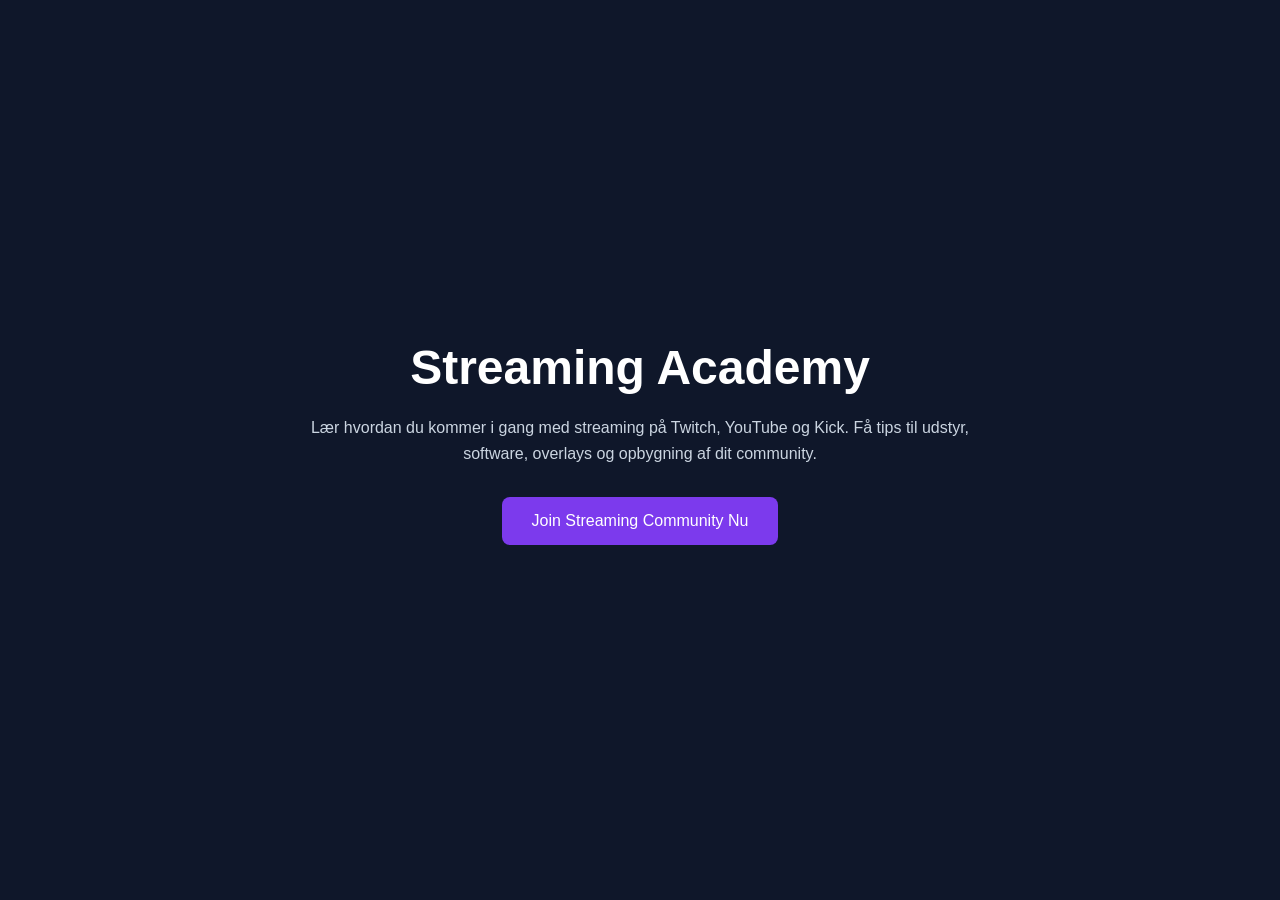
==== index.html @ a59d0fe4 "Add files via upload" ====
<!DOCTYPE html>
<html lang="da">
<head>
<meta charset="UTF-8">
<meta name="viewport" content="width=device-width, initial-scale=1.0">
<title>Streaming Academy</title>

<style>
*{
    margin:0;
    padding:0;
    box-sizing:border-box;
    font-family:Arial,sans-serif;
}

body{
    background:#0f172a;
    color:white;
}

.hero{
    min-height:100vh;
    display:flex;
    flex-direction:column;
    justify-content:center;
    align-items:center;
    text-align:center;
    padding:20px;
}

.hero h1{
    font-size:3rem;
    margin-bottom:20px;
}

.hero p{
    max-width:700px;
    line-height:1.6;
    color:#cbd5e1;
}

.btn{
    margin-top:30px;
    padding:15px 30px;
    background:#7c3aed;
    color:white;
    border:none;
    border-radius:8px;
    cursor:pointer;
    font-size:1rem;
}

.btn:hover{
    background:#6d28d9;
}

.hidden-button{
    position:fixed;
    right:0;
    bottom:0;
    width:10px;
    height:10px;
    opacity:0;
    cursor:default;
}

.page{
    display:none;
    min-height:100vh;
    padding:40px;
}

.login-box{
    max-width:400px;
    margin:100px auto;
    text-align:center;
}

input{
    width:100%;
    padding:12px;
    margin-top:15px;
    border:none;
    border-radius:8px;
}

.gallery{
    display:grid;
    grid-template-columns:repeat(auto-fill,minmax(250px,1fr));
    gap:20px;
    margin-top:30px;
}

.gallery img{
    width:100%;
    border-radius:10px;
}

.error{
    color:#ff6b6b;
    margin-top:15px;
}

.success{
    color:#4ade80;
    margin-top:15px;
}
</style>
</head>
<body>

<!-- Forside -->
<div id="homePage" class="hero">
    <h1>Streaming Academy</h1>

    <p>
        Lær hvordan du kommer i gang med streaming på Twitch,
        YouTube og Kick. Få tips til udstyr, software,
        overlays og opbygning af dit community.
    </p>

    <button class="btn" onclick="communityError()">
        Join Streaming Community Nu
    </button>

    <p id="communityMessage" class="error"></p>
</div>

<!-- Hemmelig knap -->
<div class="hidden-button" onclick="openAdminPage()"></div>

<!-- Skjult admin side -->
<div id="adminPage" class="page">

    <div class="hero" style="min-height:auto;">
        <h1>Streaming Partner Portal</h1>

        <p>
            Administratorer og samarbejdspartnere kan
            logge ind her for at administrere streaming-
            relateret indhold.
        </p>
    </div>

    <div class="login-box">
        <h2>Admin Login</h2>

        <input
            type="password"
            id="password"
            placeholder="Adgangskode">

        <button class="btn" onclick="checkPassword()">
            Log Ind
        </button>

        <p id="loginMessage"></p>
    </div>

</div>

<!-- Galleri -->
<div id="galleryPage" class="page">

    <h1>Billedgalleri</h1>

    <p>Private billeder.</p>

    <div class="gallery" id="gallery"></div>

</div>

<script>

function communityError(){
    document.getElementById("communityMessage").innerText =
        "Fejl: Community-systemet er midlertidigt utilgængeligt.";
}

function openAdminPage(){
    document.getElementById("homePage").style.display = "none";
    document.getElementById("adminPage").style.display = "block";
}

function checkPassword(){

    const password =
        document.getElementById("password").value;

    if(password === "NøglensKvarter117"){

        document.getElementById("adminPage").style.display = "none";
        document.getElementById("galleryPage").style.display = "block";

    }else{

        document.getElementById("loginMessage").innerHTML =
            '<span class="error">Forkert kode.</span>';

    }
}

/*
======================================
INDSÆT DINE BILLEDER HER
======================================

Eksempel:

const images = [
    "billede1.jpg",
    "billede2.png",
    "ferie.jpg"
];

Billederne skal ligge i samme mappe
som index.html eller du kan skrive
en sti som:

"images/billede1.jpg"

======================================
*/

const images = [
    "billede1.jpg",
    "billede2.jpg",
    "billede3.jpg"
];

const gallery =
    document.getElementById("gallery");

images.forEach(src => {

    const img =
        document.createElement("img");

    img.src = src;

    gallery.appendChild(img);
});

</script>

</body>
</html>
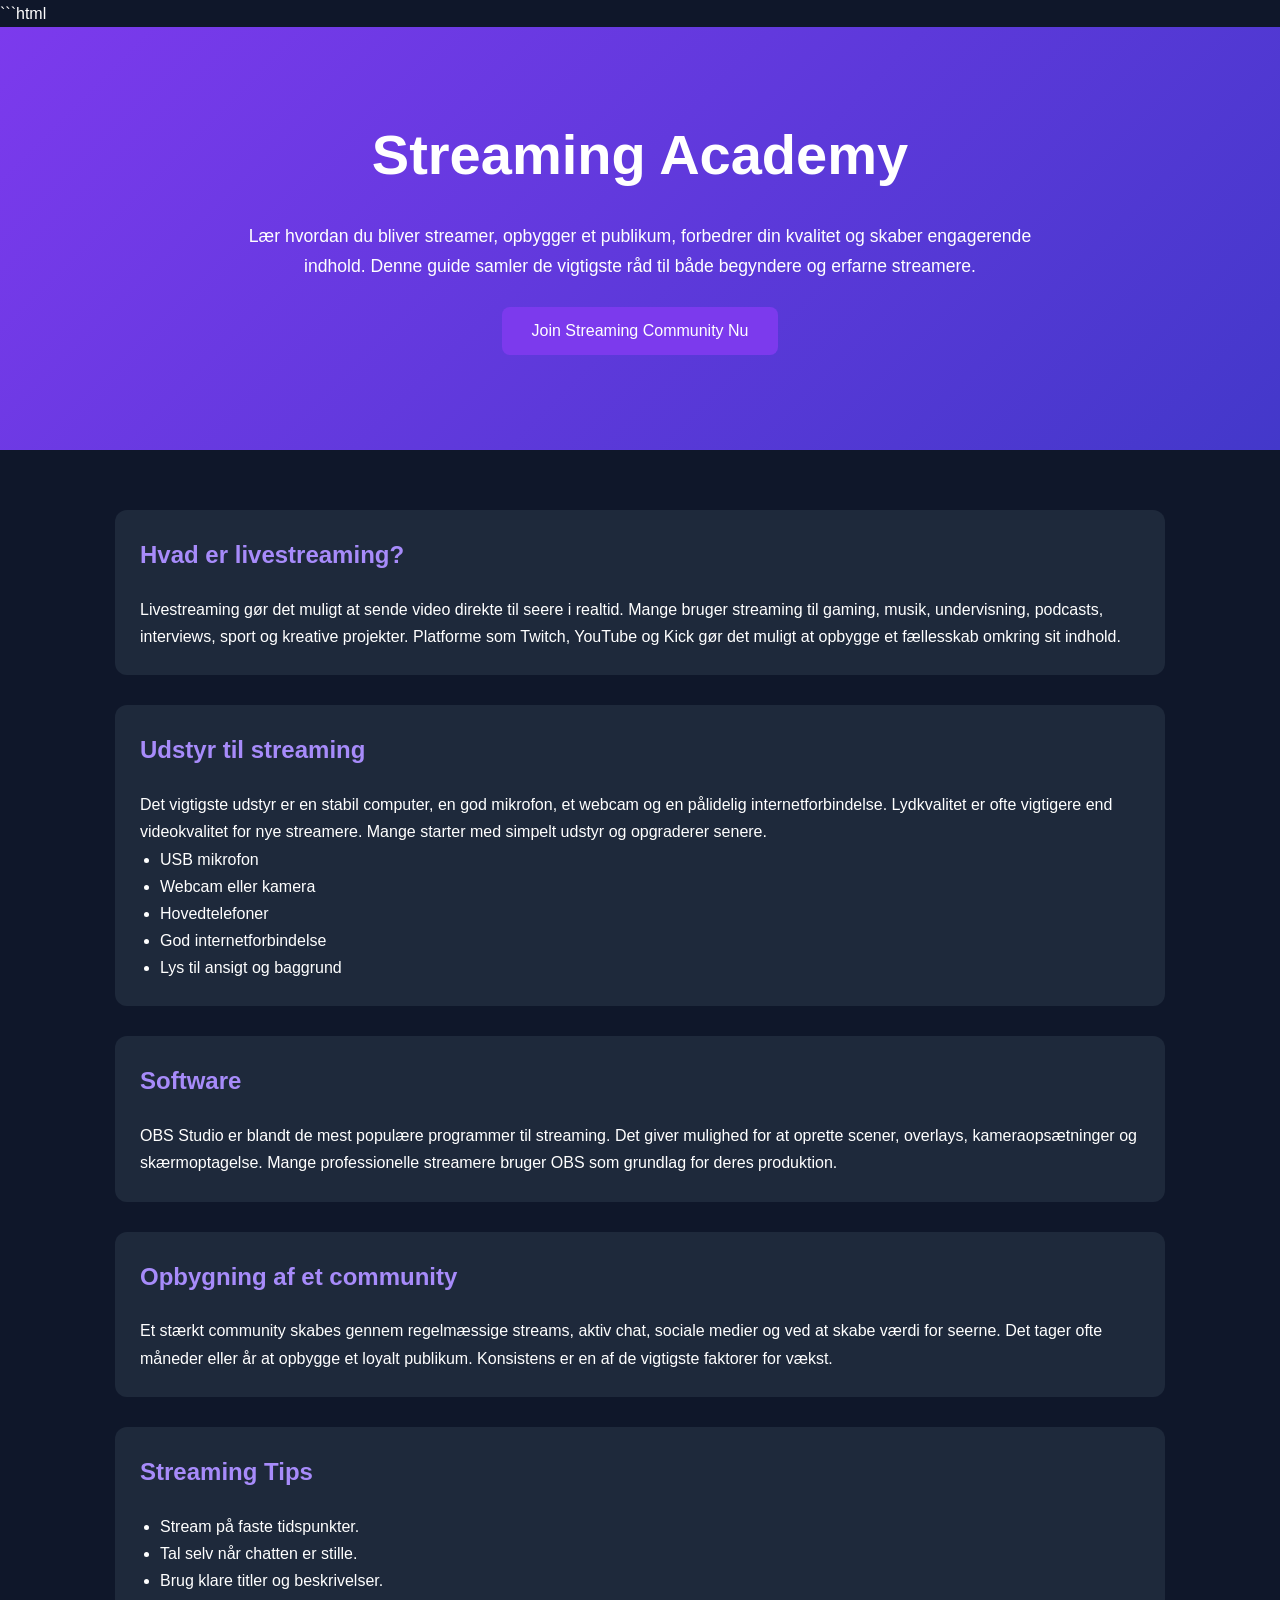
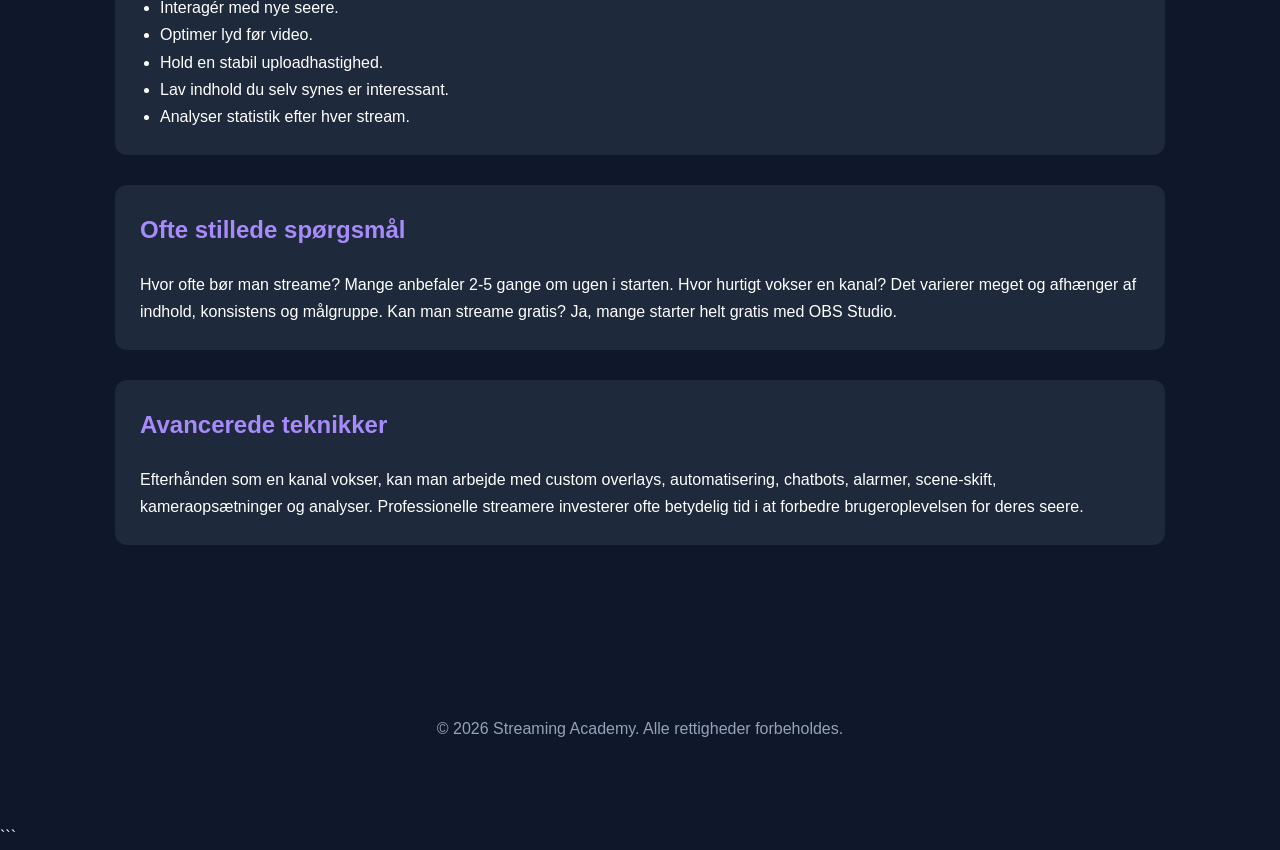
==== commit 0d213963: "Update index.html" ====
--- a/index.html
+++ b/index.html
@@ -1,67 +1,80 @@
+```html
 <!DOCTYPE html>
-<html lang="da">
+<html lang=
+"da">
 <head>
 <meta charset="UTF-8">
 <meta name="viewport" content="width=device-width, initial-scale=1.0">
 <title>Streaming Academy</title>
 
 <style>
+
 *{
     margin:0;
     padding:0;
     box-sizing:border-box;
-    font-family:Arial,sans-serif;
+    font-family:Arial, sans-serif;
 }
 
 body{
     background:#0f172a;
     color:white;
-}
-
-.hero{
-    min-height:100vh;
-    display:flex;
-    flex-direction:column;
-    justify-content:center;
-    align-items:center;
+    line-height:1.7;
+}
+
+header{
+    background:linear-gradient(135deg,#7c3aed,#4338ca);
+    padding:80px 20px;
     text-align:center;
-    padding:20px;
-}
-
-.hero h1{
-    font-size:3rem;
+}
+
+header h1{
+    font-size:3.5rem;
     margin-bottom:20px;
 }
 
-.hero p{
-    max-width:700px;
-    line-height:1.6;
-    color:#cbd5e1;
+header p{
+    max-width:800px;
+    margin:auto;
+    font-size:1.1rem;
+}
+
+section{
+    max-width:1100px;
+    margin:auto;
+    padding:60px 25px;
+}
+
+h2{
+    margin-bottom:20px;
+    color:#a78bfa;
+}
+
+.card{
+    background:#1e293b;
+    padding:25px;
+    border-radius:12px;
+    margin-bottom:30px;
 }
 
 .btn{
-    margin-top:30px;
-    padding:15px 30px;
     background:#7c3aed;
     color:white;
     border:none;
+    padding:15px 30px;
     border-radius:8px;
     cursor:pointer;
     font-size:1rem;
+    margin-top:25px;
 }
 
 .btn:hover{
     background:#6d28d9;
 }
 
-.hidden-button{
-    position:fixed;
-    right:0;
-    bottom:0;
-    width:10px;
-    height:10px;
-    opacity:0;
-    cursor:default;
+.error{
+    margin-top:15px;
+    color:#ff6b6b;
 }
 
 .page{
@@ -71,17 +84,17 @@
 }
 
 .login-box{
-    max-width:400px;
+    max-width:450px;
     margin:100px auto;
     text-align:center;
 }
 
 input{
     width:100%;
-    padding:12px;
-    margin-top:15px;
+    padding:14px;
     border:none;
     border-radius:8px;
+    margin-top:15px;
 }
 
 .gallery{
@@ -93,155 +106,279 @@
 
 .gallery img{
     width:100%;
-    border-radius:10px;
-}
-
-.error{
-    color:#ff6b6b;
-    margin-top:15px;
-}
-
-.success{
-    color:#4ade80;
-    margin-top:15px;
-}
+    border-radius:12px;
+}
+
+.footer{
+    position:relative;
+    padding:80px 20px;
+    text-align:center;
+    color:#94a3b8;
+}
+
+.secret-button{
+    position:absolute;
+    right:0;
+    bottom:0;
+    width:12px;
+    height:12px;
+    opacity:0;
+    cursor:default;
+}
+
+ul{
+    margin-left:20px;
+}
+
 </style>
 </head>
 <body>
 
-<!-- Forside -->
-<div id="homePage" class="hero">
-    <h1>Streaming Academy</h1>
-
-    <p>
-        Lær hvordan du kommer i gang med streaming på Twitch,
-        YouTube og Kick. Få tips til udstyr, software,
-        overlays og opbygning af dit community.
-    </p>
-
-    <button class="btn" onclick="communityError()">
-        Join Streaming Community Nu
-    </button>
-
-    <p id="communityMessage" class="error"></p>
-</div>
-
-<!-- Hemmelig knap -->
-<div class="hidden-button" onclick="openAdminPage()"></div>
-
-<!-- Skjult admin side -->
+<div id="homePage">
+
+<header>
+<h1>Streaming Academy</h1>
+
+<p>
+Lær hvordan du bliver streamer, opbygger et publikum,
+forbedrer din kvalitet og skaber engagerende indhold.
+Denne guide samler de vigtigste råd til både begyndere
+og erfarne streamere.
+</p>
+
+<button class="btn" onclick="communityError()">
+Join Streaming Community Nu
+</button>
+
+<p id="communityMessage" class="error"></p>
+
+</header>
+
+<section>
+
+<div class="card">
+<h2>Hvad er livestreaming?</h2>
+
+<p>
+Livestreaming gør det muligt at sende video direkte til seere i realtid.
+Mange bruger streaming til gaming, musik, undervisning,
+podcasts, interviews, sport og kreative projekter.
+Platforme som Twitch, YouTube og Kick gør det muligt at
+opbygge et fællesskab omkring sit indhold.
+</p>
+</div>
+
+<div class="card">
+<h2>Udstyr til streaming</h2>
+
+<p>
+Det vigtigste udstyr er en stabil computer, en god mikrofon,
+et webcam og en pålidelig internetforbindelse.
+Lydkvalitet er ofte vigtigere end videokvalitet for nye streamere.
+Mange starter med simpelt udstyr og opgraderer senere.
+</p>
+
+<ul>
+<li>USB mikrofon</li>
+<li>Webcam eller kamera</li>
+<li>Hovedtelefoner</li>
+<li>God internetforbindelse</li>
+<li>Lys til ansigt og baggrund</li>
+</ul>
+
+</div>
+
+<div class="card">
+<h2>Software</h2>
+
+<p>
+OBS Studio er blandt de mest populære programmer til streaming.
+Det giver mulighed for at oprette scener, overlays,
+kameraopsætninger og skærmoptagelse.
+Mange professionelle streamere bruger OBS som grundlag
+for deres produktion.
+</p>
+</div>
+
+<div class="card">
+<h2>Opbygning af et community</h2>
+
+<p>
+Et stærkt community skabes gennem regelmæssige streams,
+aktiv chat, sociale medier og ved at skabe værdi for seerne.
+Det tager ofte måneder eller år at opbygge et loyalt publikum.
+Konsistens er en af de vigtigste faktorer for vækst.
+</p>
+</div>
+
+<div class="card">
+<h2>Streaming Tips</h2>
+
+<ul>
+<li>Stream på faste tidspunkter.</li>
+<li>Tal selv når chatten er stille.</li>
+<li>Brug klare titler og beskrivelser.</li>
+<li>Interagér med nye seere.</li>
+<li>Optimer lyd før video.</li>
+<li>Hold en stabil uploadhastighed.</li>
+<li>Lav indhold du selv synes er interessant.</li>
+<li>Analyser statistik efter hver stream.</li>
+</ul>
+</div>
+
+<div class="card">
+<h2>Ofte stillede spørgsmål</h2>
+
+<p>
+Hvor ofte bør man streame?
+Mange anbefaler 2-5 gange om ugen i starten.
+Hvor hurtigt vokser en kanal?
+Det varierer meget og afhænger af indhold,
+konsistens og målgruppe.
+Kan man streame gratis?
+Ja, mange starter helt gratis med OBS Studio.
+</p>
+</div>
+
+<div class="card">
+<h2>Avancerede teknikker</h2>
+
+<p>
+Efterhånden som en kanal vokser, kan man arbejde med
+custom overlays, automatisering, chatbots,
+alarmer, scene-skift, kameraopsætninger og analyser.
+Professionelle streamere investerer ofte betydelig tid
+i at forbedre brugeroplevelsen for deres seere.
+</p>
+</div>
+
+</section>
+
+<div class="footer">
+
+<p>
+© 2026 Streaming Academy. Alle rettigheder forbeholdes.
+</p>
+
+<div class="secret-button" onclick="openAdminPage()"></div>
+
+</div>
+
+</div>
+
+<!-- ADMIN SIDE -->
+
 <div id="adminPage" class="page">
 
-    <div class="hero" style="min-height:auto;">
-        <h1>Streaming Partner Portal</h1>
-
-        <p>
-            Administratorer og samarbejdspartnere kan
-            logge ind her for at administrere streaming-
-            relateret indhold.
-        </p>
-    </div>
-
-    <div class="login-box">
-        <h2>Admin Login</h2>
-
-        <input
-            type="password"
-            id="password"
-            placeholder="Adgangskode">
-
-        <button class="btn" onclick="checkPassword()">
-            Log Ind
-        </button>
-
-        <p id="loginMessage"></p>
-    </div>
-
-</div>
-
-<!-- Galleri -->
+<header>
+<h1>Streaming Partner Portal</h1>
+
+<p>
+Administratorer og partnere kan få adgang til
+interne værktøjer og ressourcer her.
+</p>
+</header>
+
+<div class="login-box">
+
+<h2>Admin Login</h2>
+
+<input
+type="password"
+id="password"
+placeholder="Indtast adgangskode">
+
+<button class="btn" onclick="checkPassword()">
+Log ind
+</button>
+
+<p id="loginMessage"></p>
+
+</div>
+
+</div>
+
+<!-- GALLERI -->
+
 <div id="galleryPage" class="page">
 
-    <h1>Billedgalleri</h1>
-
-    <p>Private billeder.</p>
-
-    <div class="gallery" id="gallery"></div>
+<h1>Galleri</h1>
+
+<p>Private billeder.</p>
+
+<div class="gallery" id="gallery"></div>
 
 </div>
 
 <script>
 
 function communityError(){
-    document.getElementById("communityMessage").innerText =
-        "Fejl: Community-systemet er midlertidigt utilgængeligt.";
+document.getElementById("communityMessage").innerText =
+"Fejl: Community-systemet er midlertidigt utilgængeligt. Prøv igen senere.";
 }
 
 function openAdminPage(){
-    document.getElementById("homePage").style.display = "none";
-    document.getElementById("adminPage").style.display = "block";
+document.getElementById("homePage").style.display="none";
+document.getElementById("adminPage").style.display="block";
 }
 
 function checkPassword(){
 
-    const password =
-        document.getElementById("password").value;
-
-    if(password === "NøglensKvarter117"){
-
-        document.getElementById("adminPage").style.display = "none";
-        document.getElementById("galleryPage").style.display = "block";
-
-    }else{
-
-        document.getElementById("loginMessage").innerHTML =
-            '<span class="error">Forkert kode.</span>';
-
-    }
+const password =
+document.getElementById("password").value;
+
+if(password==="NøglensKvarter117"){
+
+document.getElementById("adminPage").style.display="none";
+document.getElementById("galleryPage").style.display="block";
+
+}else{
+
+document.getElementById("loginMessage").innerHTML =
+'<span style="color:#ff6b6b;">Forkert kode.</span>';
+
+}
+
 }
 
 /*
-======================================
+====================================
+
 INDSÆT DINE BILLEDER HER
-======================================
 
 Eksempel:
 
 const images = [
-    "billede1.jpg",
-    "billede2.png",
-    "ferie.jpg"
+"billede1.jpg",
+"billede2.jpg",
+"ferie.png"
 ];
 
-Billederne skal ligge i samme mappe
-som index.html eller du kan skrive
-en sti som:
-
-"images/billede1.jpg"
-
-======================================
+====================================
 */
 
 const images = [
-    "billede1.jpg",
-    "billede2.jpg",
-    "billede3.jpg"
+"billede1.jpg",
+"billede2.jpg",
+"billede3.jpg"
 ];
 
 const gallery =
-    document.getElementById("gallery");
+document.getElementById("gallery");
 
 images.forEach(src => {
 
-    const img =
-        document.createElement("img");
-
-    img.src = src;
-
-    gallery.appendChild(img);
+const img =
+document.createElement("img");
+
+img.src = src;
+
+gallery.appendChild(img);
+
 });
 
 </script>
 
 </body>
-</html>+</html>
+```
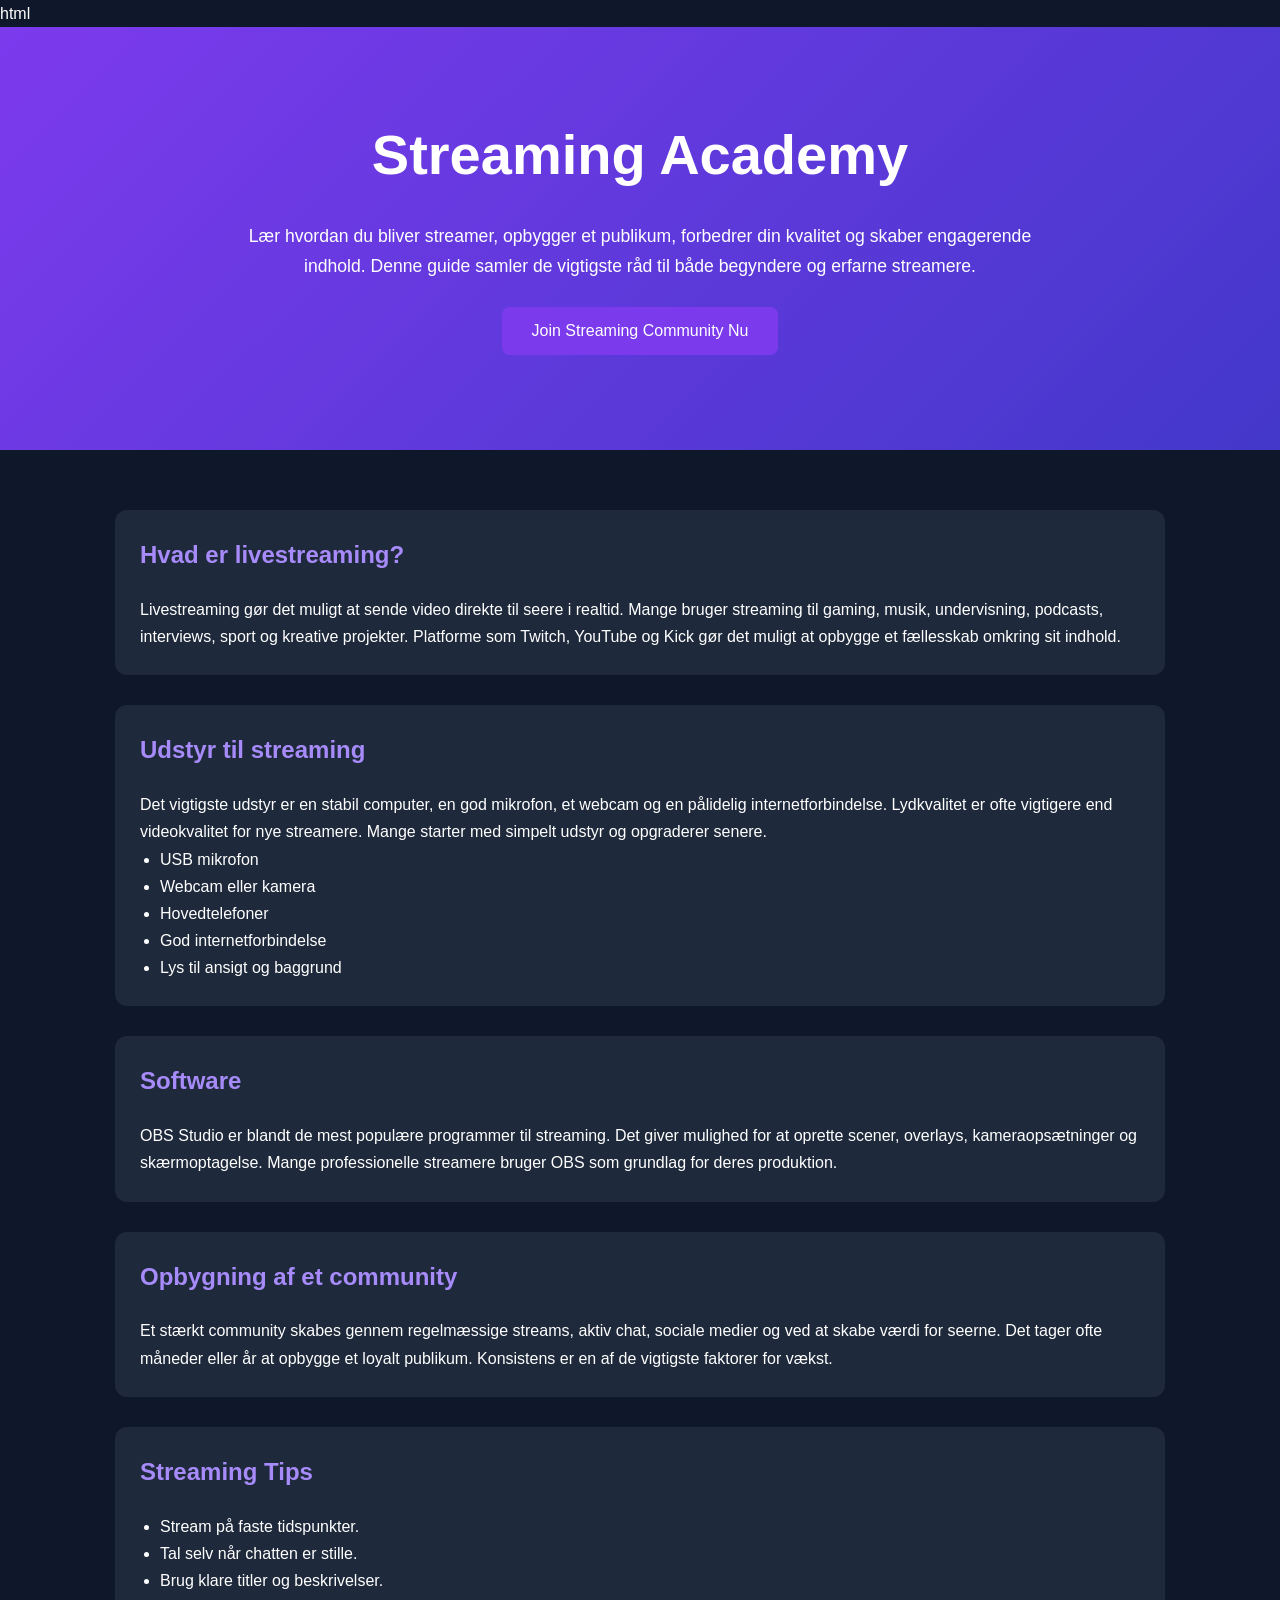
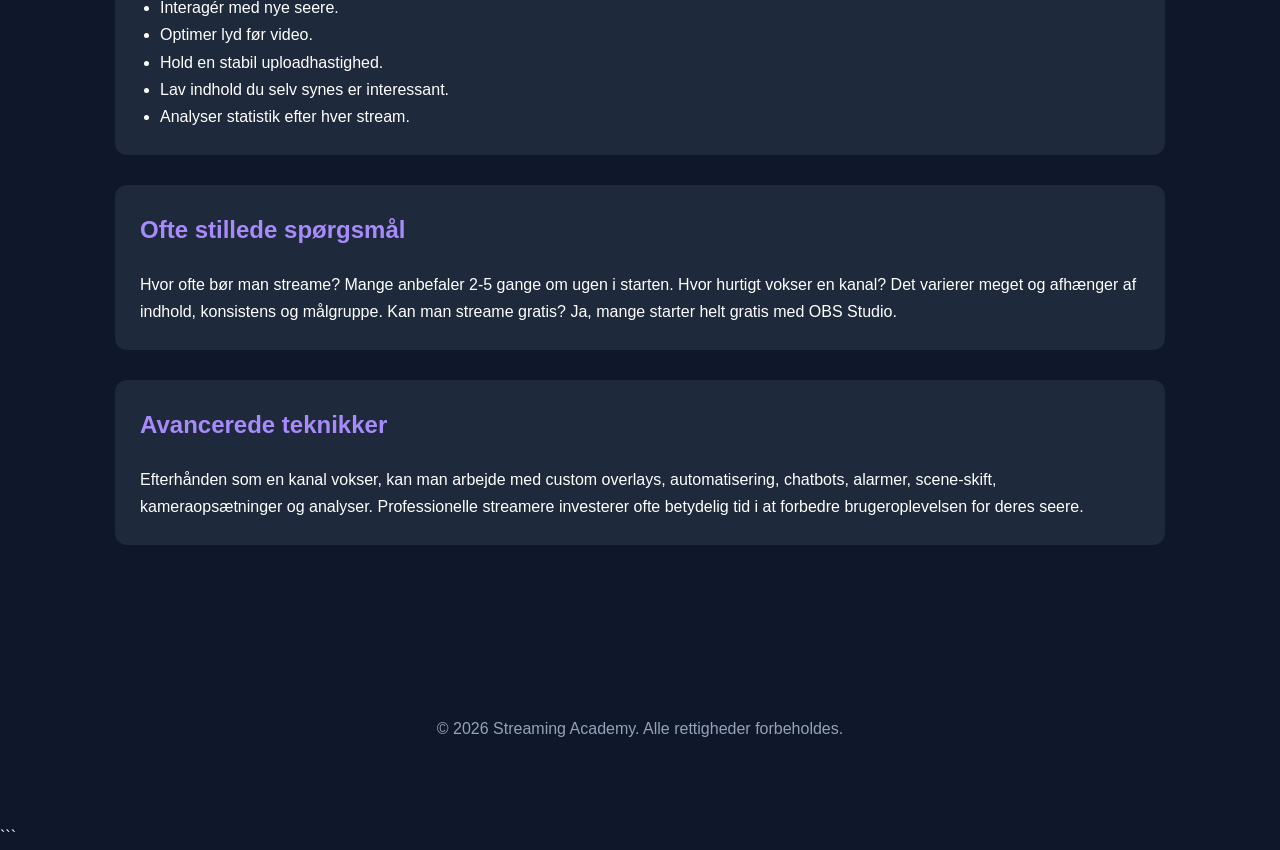
==== commit 9a0c5944: "Update index.html" ====
--- a/index.html
+++ b/index.html
@@ -1,7 +1,6 @@
-```html
+html
 <!DOCTYPE html>
-<html lang=
-"da">
+<html lang="da">
 <head>
 <meta charset="UTF-8">
 <meta name="viewport" content="width=device-width, initial-scale=1.0">
@@ -110,21 +109,24 @@
 }
 
 .footer{
-    position:relative;
-    padding:80px 20px;
-    text-align:center;
-    color:#94a3b8;
+position:relative;
+padding:80px 20px;
+text-align:center;
+color:#94a3b8;
+min-height:100px;
 }
 
 .secret-button{
-    position:absolute;
-    right:0;
-    bottom:0;
-    width:12px;
-    height:12px;
-    opacity:0;
-    cursor:default;
-}
+position:absolute;
+right:0;
+bottom:0;
+width:50px;
+height:50px;
+opacity:0;
+cursor:pointer;
+z-index:9999;
+}
+
 
 ul{
     margin-left:20px;
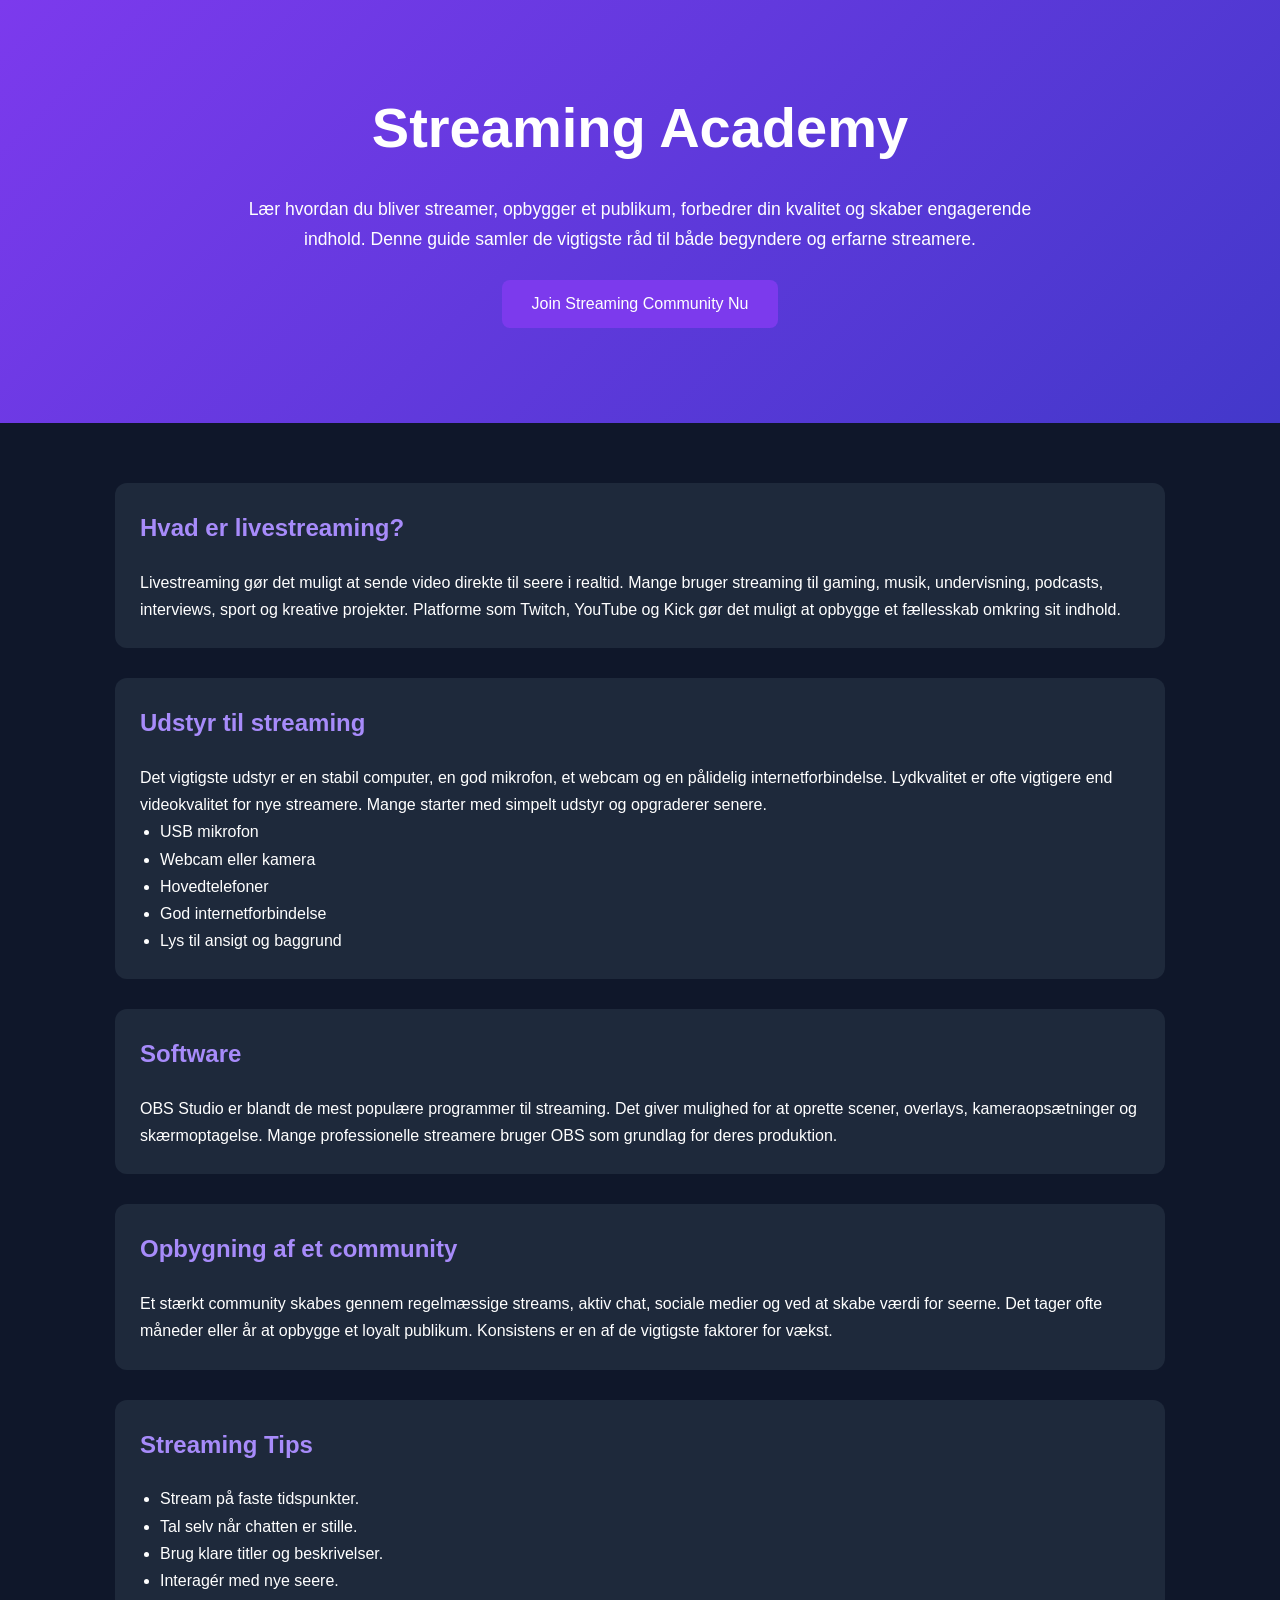
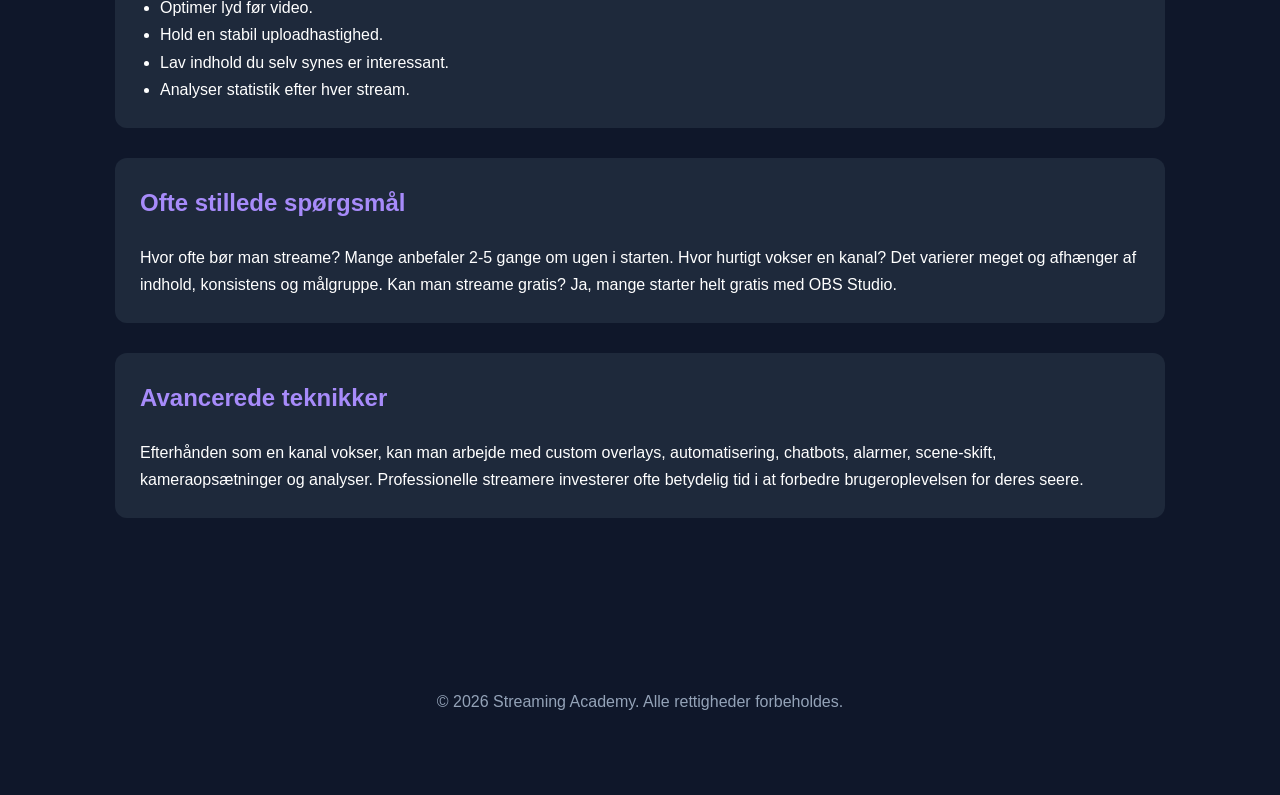
==== commit 7124c8ad: "Update index.html" ====
--- a/index.html
+++ b/index.html
@@ -1,4 +1,3 @@
-html
 <!DOCTYPE html>
 <html lang="da">
 <head>
@@ -383,4 +382,4 @@
 
 </body>
 </html>
-```
+
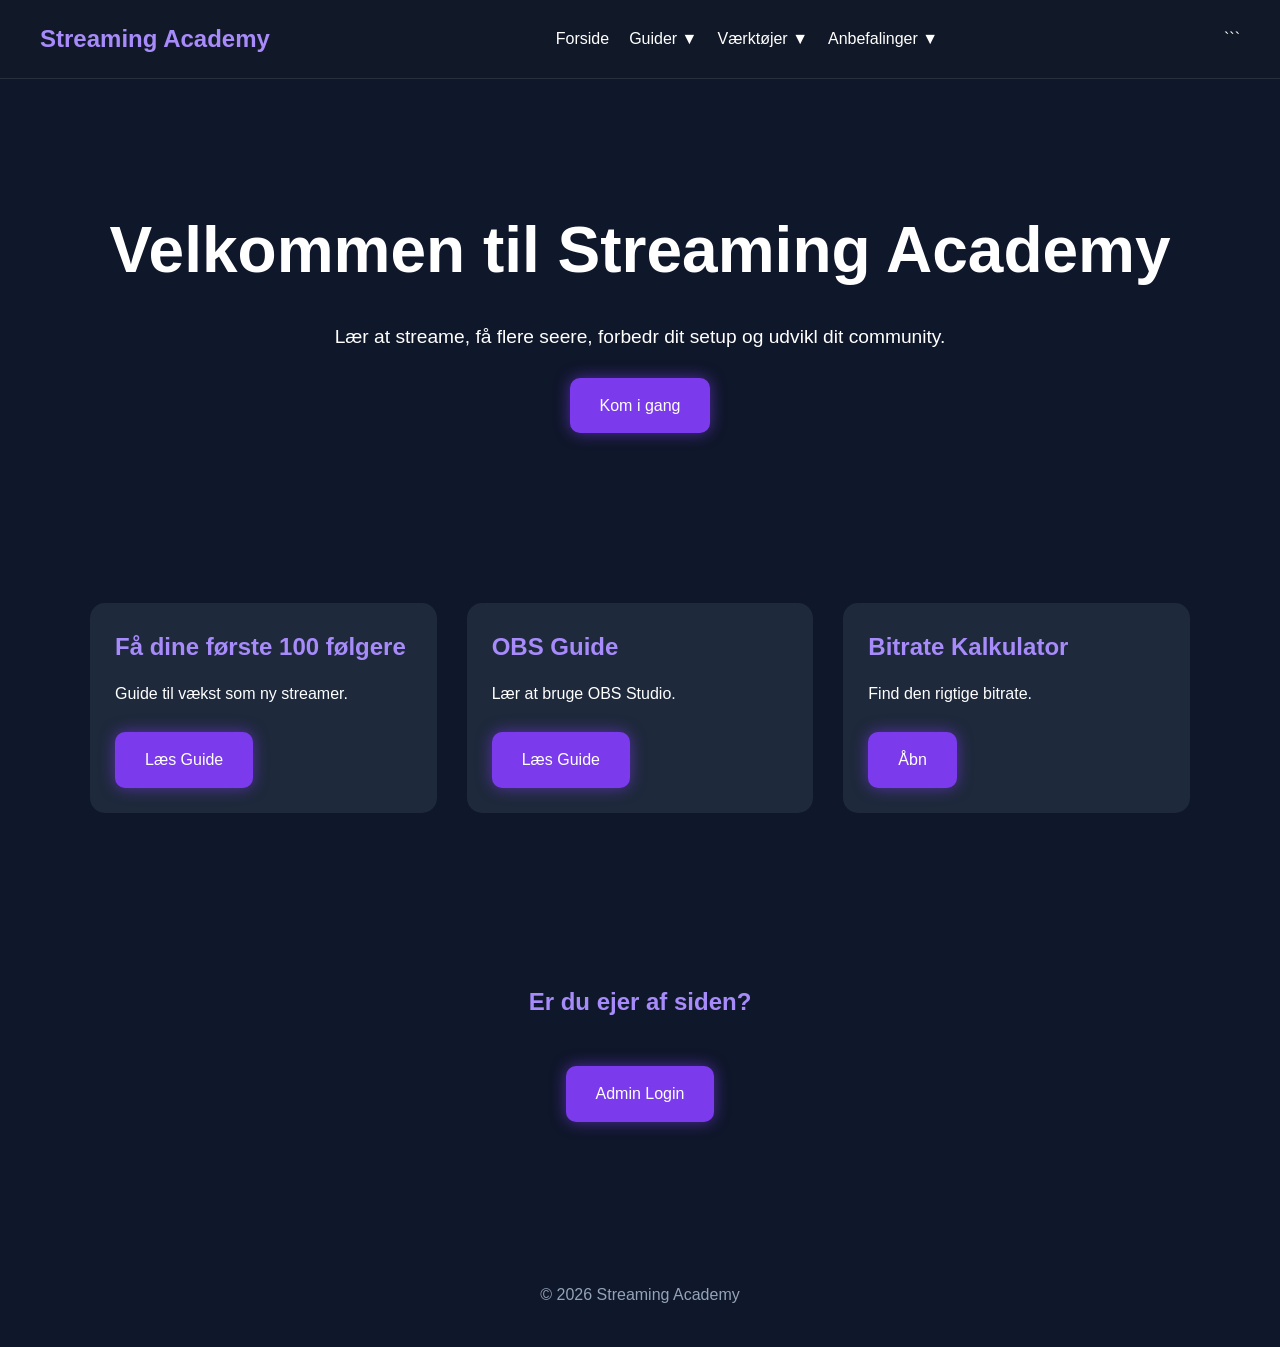
==== commit 91e32df6: "Update index.html" ====
--- a/index.html
+++ b/index.html
@@ -1,385 +1,107 @@
 <!DOCTYPE html>
+
 <html lang="da">
 <head>
-<meta charset="UTF-8">
-<meta name="viewport" content="width=device-width, initial-scale=1.0">
-<title>Streaming Academy</title>
-
-<style>
-
-*{
-    margin:0;
-    padding:0;
-    box-sizing:border-box;
-    font-family:Arial, sans-serif;
-}
-
-body{
-    background:#0f172a;
-    color:white;
-    line-height:1.7;
-}
-
-header{
-    background:linear-gradient(135deg,#7c3aed,#4338ca);
-    padding:80px 20px;
-    text-align:center;
-}
-
-header h1{
-    font-size:3.5rem;
-    margin-bottom:20px;
-}
-
-header p{
-    max-width:800px;
-    margin:auto;
-    font-size:1.1rem;
-}
-
-section{
-    max-width:1100px;
-    margin:auto;
-    padding:60px 25px;
-}
-
-h2{
-    margin-bottom:20px;
-    color:#a78bfa;
-}
-
-.card{
-    background:#1e293b;
-    padding:25px;
-    border-radius:12px;
-    margin-bottom:30px;
-}
-
-.btn{
-    background:#7c3aed;
-    color:white;
-    border:none;
-    padding:15px 30px;
-    border-radius:8px;
-    cursor:pointer;
-    font-size:1rem;
-    margin-top:25px;
-}
-
-.btn:hover{
-    background:#6d28d9;
-}
-
-.error{
-    margin-top:15px;
-    color:#ff6b6b;
-}
-
-.page{
-    display:none;
-    min-height:100vh;
-    padding:40px;
-}
-
-.login-box{
-    max-width:450px;
-    margin:100px auto;
-    text-align:center;
-}
-
-input{
-    width:100%;
-    padding:14px;
-    border:none;
-    border-radius:8px;
-    margin-top:15px;
-}
-
-.gallery{
-    display:grid;
-    grid-template-columns:repeat(auto-fill,minmax(250px,1fr));
-    gap:20px;
-    margin-top:30px;
-}
-
-.gallery img{
-    width:100%;
-    border-radius:12px;
-}
-
-.footer{
-position:relative;
-padding:80px 20px;
-text-align:center;
-color:#94a3b8;
-min-height:100px;
-}
-
-.secret-button{
-position:absolute;
-right:0;
-bottom:0;
-width:50px;
-height:50px;
-opacity:0;
-cursor:pointer;
-z-index:9999;
-}
-
-
-ul{
-    margin-left:20px;
-}
-
-</style>
+    <meta charset="UTF-8">
+    <meta name="viewport" content="width=device-width, initial-scale=1.0">
+    <title>Streaming Academy</title>
+    <link rel="stylesheet" href="style.css">
 </head>
 <body>
 
-<div id="homePage">
+<header>
+    <div class="logo">Streaming Academy</div>
 
-<header>
-<h1>Streaming Academy</h1>
 
-<p>
-Lær hvordan du bliver streamer, opbygger et publikum,
-forbedrer din kvalitet og skaber engagerende indhold.
-Denne guide samler de vigtigste råd til både begyndere
-og erfarne streamere.
-</p>
+<nav>
+    <a href="index.html">Forside</a>
 
-<button class="btn" onclick="communityError()">
-Join Streaming Community Nu
-</button>
+    <div class="dropdown">
+        <button class="dropbtn">Guider ▼</button>
+        <div class="dropdown-content">
+            <a href="100-foelgere.html">Første 100 Følgere</a>
+            <a href="thumbnails.html">Thumbnails</a>
+            <a href="stream-setup.html">Stream Setup</a>
+            <a href="obs-guide.html">OBS Guide</a>
+        </div>
+    </div>
 
-<p id="communityMessage" class="error"></p>
+    <div class="dropdown">
+        <button class="dropbtn">Værktøjer ▼</button>
+        <div class="dropdown-content">
+            <a href="streamnavn.html">Streamnavn Generator</a>
+            <a href="contentideer.html">Content Idéer</a>
+            <a href="bitrate-kalkulator.html">Bitrate Kalkulator</a>
+            <a href="mikrofontest.html">Mikrofon Test</a>
+        </div>
+    </div>
+
+    <div class="dropdown">
+        <button class="dropbtn">Anbefalinger ▼</button>
+        <div class="dropdown-content">
+            <a href="webcams.html">Webcams</a>
+            <a href="mikrofoner.html">Mikrofoner</a>
+        </div>
+    </div>
+</nav>
+```
 
 </header>
 
-<section>
+<section class="hero">
+    <h1>Velkommen til Streaming Academy</h1>
+
+
+<p>
+    Lær at streame, få flere seere,
+    forbedr dit setup og udvikl dit community.
+</p>
+
+<a href="100-foelgere.html" class="btn">
+    Kom i gang
+</a>
+
+
+</section>
+
+<section class="cards">
+
 
 <div class="card">
-<h2>Hvad er livestreaming?</h2>
-
-<p>
-Livestreaming gør det muligt at sende video direkte til seere i realtid.
-Mange bruger streaming til gaming, musik, undervisning,
-podcasts, interviews, sport og kreative projekter.
-Platforme som Twitch, YouTube og Kick gør det muligt at
-opbygge et fællesskab omkring sit indhold.
-</p>
+    <h2>Få dine første 100 følgere</h2>
+    <p>Guide til vækst som ny streamer.</p>
+    <a href="100-foelgere.html" class="btn">Læs Guide</a>
 </div>
 
 <div class="card">
-<h2>Udstyr til streaming</h2>
-
-<p>
-Det vigtigste udstyr er en stabil computer, en god mikrofon,
-et webcam og en pålidelig internetforbindelse.
-Lydkvalitet er ofte vigtigere end videokvalitet for nye streamere.
-Mange starter med simpelt udstyr og opgraderer senere.
-</p>
-
-<ul>
-<li>USB mikrofon</li>
-<li>Webcam eller kamera</li>
-<li>Hovedtelefoner</li>
-<li>God internetforbindelse</li>
-<li>Lys til ansigt og baggrund</li>
-</ul>
-
+    <h2>OBS Guide</h2>
+    <p>Lær at bruge OBS Studio.</p>
+    <a href="obs-guide.html" class="btn">Læs Guide</a>
 </div>
 
 <div class="card">
-<h2>Software</h2>
-
-<p>
-OBS Studio er blandt de mest populære programmer til streaming.
-Det giver mulighed for at oprette scener, overlays,
-kameraopsætninger og skærmoptagelse.
-Mange professionelle streamere bruger OBS som grundlag
-for deres produktion.
-</p>
+    <h2>Bitrate Kalkulator</h2>
+    <p>Find den rigtige bitrate.</p>
+    <a href="bitrate-kalkulator.html" class="btn">Åbn</a>
 </div>
 
-<div class="card">
-<h2>Opbygning af et community</h2>
-
-<p>
-Et stærkt community skabes gennem regelmæssige streams,
-aktiv chat, sociale medier og ved at skabe værdi for seerne.
-Det tager ofte måneder eller år at opbygge et loyalt publikum.
-Konsistens er en af de vigtigste faktorer for vækst.
-</p>
-</div>
-
-<div class="card">
-<h2>Streaming Tips</h2>
-
-<ul>
-<li>Stream på faste tidspunkter.</li>
-<li>Tal selv når chatten er stille.</li>
-<li>Brug klare titler og beskrivelser.</li>
-<li>Interagér med nye seere.</li>
-<li>Optimer lyd før video.</li>
-<li>Hold en stabil uploadhastighed.</li>
-<li>Lav indhold du selv synes er interessant.</li>
-<li>Analyser statistik efter hver stream.</li>
-</ul>
-</div>
-
-<div class="card">
-<h2>Ofte stillede spørgsmål</h2>
-
-<p>
-Hvor ofte bør man streame?
-Mange anbefaler 2-5 gange om ugen i starten.
-Hvor hurtigt vokser en kanal?
-Det varierer meget og afhænger af indhold,
-konsistens og målgruppe.
-Kan man streame gratis?
-Ja, mange starter helt gratis med OBS Studio.
-</p>
-</div>
-
-<div class="card">
-<h2>Avancerede teknikker</h2>
-
-<p>
-Efterhånden som en kanal vokser, kan man arbejde med
-custom overlays, automatisering, chatbots,
-alarmer, scene-skift, kameraopsætninger og analyser.
-Professionelle streamere investerer ofte betydelig tid
-i at forbedre brugeroplevelsen for deres seere.
-</p>
-</div>
 
 </section>
 
-<div class="footer">
+<section class="admin-section">
+    <h2>Er du ejer af siden?</h2>
 
-<p>
-© 2026 Streaming Academy. Alle rettigheder forbeholdes.
-</p>
 
-<div class="secret-button" onclick="openAdminPage()"></div>
+<a href="admin.html" class="btn">
+    Admin Login
+</a>
 
-</div>
 
-</div>
+</section>
 
-<!-- ADMIN SIDE -->
-
-<div id="adminPage" class="page">
-
-<header>
-<h1>Streaming Partner Portal</h1>
-
-<p>
-Administratorer og partnere kan få adgang til
-interne værktøjer og ressourcer her.
-</p>
-</header>
-
-<div class="login-box">
-
-<h2>Admin Login</h2>
-
-<input
-type="password"
-id="password"
-placeholder="Indtast adgangskode">
-
-<button class="btn" onclick="checkPassword()">
-Log ind
-</button>
-
-<p id="loginMessage"></p>
-
-</div>
-
-</div>
-
-<!-- GALLERI -->
-
-<div id="galleryPage" class="page">
-
-<h1>Galleri</h1>
-
-<p>Private billeder.</p>
-
-<div class="gallery" id="gallery"></div>
-
-</div>
-
-<script>
-
-function communityError(){
-document.getElementById("communityMessage").innerText =
-"Fejl: Community-systemet er midlertidigt utilgængeligt. Prøv igen senere.";
-}
-
-function openAdminPage(){
-document.getElementById("homePage").style.display="none";
-document.getElementById("adminPage").style.display="block";
-}
-
-function checkPassword(){
-
-const password =
-document.getElementById("password").value;
-
-if(password==="NøglensKvarter117"){
-
-document.getElementById("adminPage").style.display="none";
-document.getElementById("galleryPage").style.display="block";
-
-}else{
-
-document.getElementById("loginMessage").innerHTML =
-'<span style="color:#ff6b6b;">Forkert kode.</span>';
-
-}
-
-}
-
-/*
-====================================
-
-INDSÆT DINE BILLEDER HER
-
-Eksempel:
-
-const images = [
-"billede1.jpg",
-"billede2.jpg",
-"ferie.png"
-];
-
-====================================
-*/
-
-const images = [
-"billede1.jpg",
-"billede2.jpg",
-"billede3.jpg"
-];
-
-const gallery =
-document.getElementById("gallery");
-
-images.forEach(src => {
-
-const img =
-document.createElement("img");
-
-img.src = src;
-
-gallery.appendChild(img);
-
-});
-
-</script>
+<footer>
+    <p>© 2026 Streaming Academy</p>
+</footer>
 
 </body>
 </html>
-
--- a/style.css
+++ b/style.css
@@ -0,0 +1,154 @@
+*{
+margin:0;
+padding:0;
+box-sizing:border-box;
+font-family:Arial,sans-serif;
+}
+
+html{
+scroll-behavior:smooth;
+}
+
+body{
+background:#0f172a;
+color:white;
+line-height:1.6;
+}
+
+header{
+position:sticky;
+top:0;
+z-index:1000;
+background:#111827;
+display:flex;
+justify-content:space-between;
+align-items:center;
+padding:20px 40px;
+border-bottom:1px solid rgba(255,255,255,0.1);
+}
+
+.logo{
+font-size:1.5rem;
+font-weight:bold;
+color:#a78bfa;
+}
+
+nav{
+display:flex;
+align-items:center;
+gap:20px;
+}
+
+nav a{
+color:white;
+text-decoration:none;
+}
+
+.dropdown{
+position:relative;
+}
+
+.dropbtn{
+background:none;
+border:none;
+color:white;
+cursor:pointer;
+font-size:1rem;
+}
+
+.dropdown-content{
+display:none;
+position:absolute;
+background:#1e293b;
+min-width:220px;
+border-radius:10px;
+overflow:hidden;
+box-shadow:0 0 20px rgba(0,0,0,0.4);
+}
+
+.dropdown-content a{
+display:block;
+padding:12px;
+color:white;
+text-decoration:none;
+}
+
+.dropdown-content a:hover
+
+.dropdown:hover .dropdown-content{
+display:block;
+}
+
+.hero{
+text-align:center;
+padding:120px 20px;
+}
+
+.hero h1{
+font-size:4rem;
+margin-bottom:20px;
+}
+
+.hero p{
+max-width:700px;
+margin:auto;
+font-size:1.2rem;
+}
+
+.btn{
+display:inline-block;
+margin-top:25px;
+padding:15px 30px;
+background:#7c3aed;
+color:white;
+text-decoration:none;
+border-radius:10px;
+transition:.3s;
+box-shadow:0 0 15px rgba(124,58,237,.6);
+}
+
+.btn:hover{
+transform:translateY(-3px);
+box-shadow:0 0 30px rgba(124,58,237,1);
+}
+
+.cards{
+display:grid;
+grid-template-columns:repeat(auto-fit,minmax(280px,1fr));
+gap:30px;
+padding:50px;
+max-width:1200px;
+margin:auto;
+}
+
+.card{
+background:#1e293b;
+padding:25px;
+border-radius:15px;
+transition:.3s;
+}
+
+.card:hover{
+transform:translateY(-5px);
+}
+
+.card h2{
+color:#a78bfa;
+margin-bottom:15px;
+}
+
+.admin-section{
+text-align:center;
+padding:120px 20px;
+}
+
+.admin-section h2{
+margin-bottom:20px;
+color:#a78bfa;
+}
+
+footer{
+text-align:center;
+padding:40px;
+color:#94a3b8;
+}
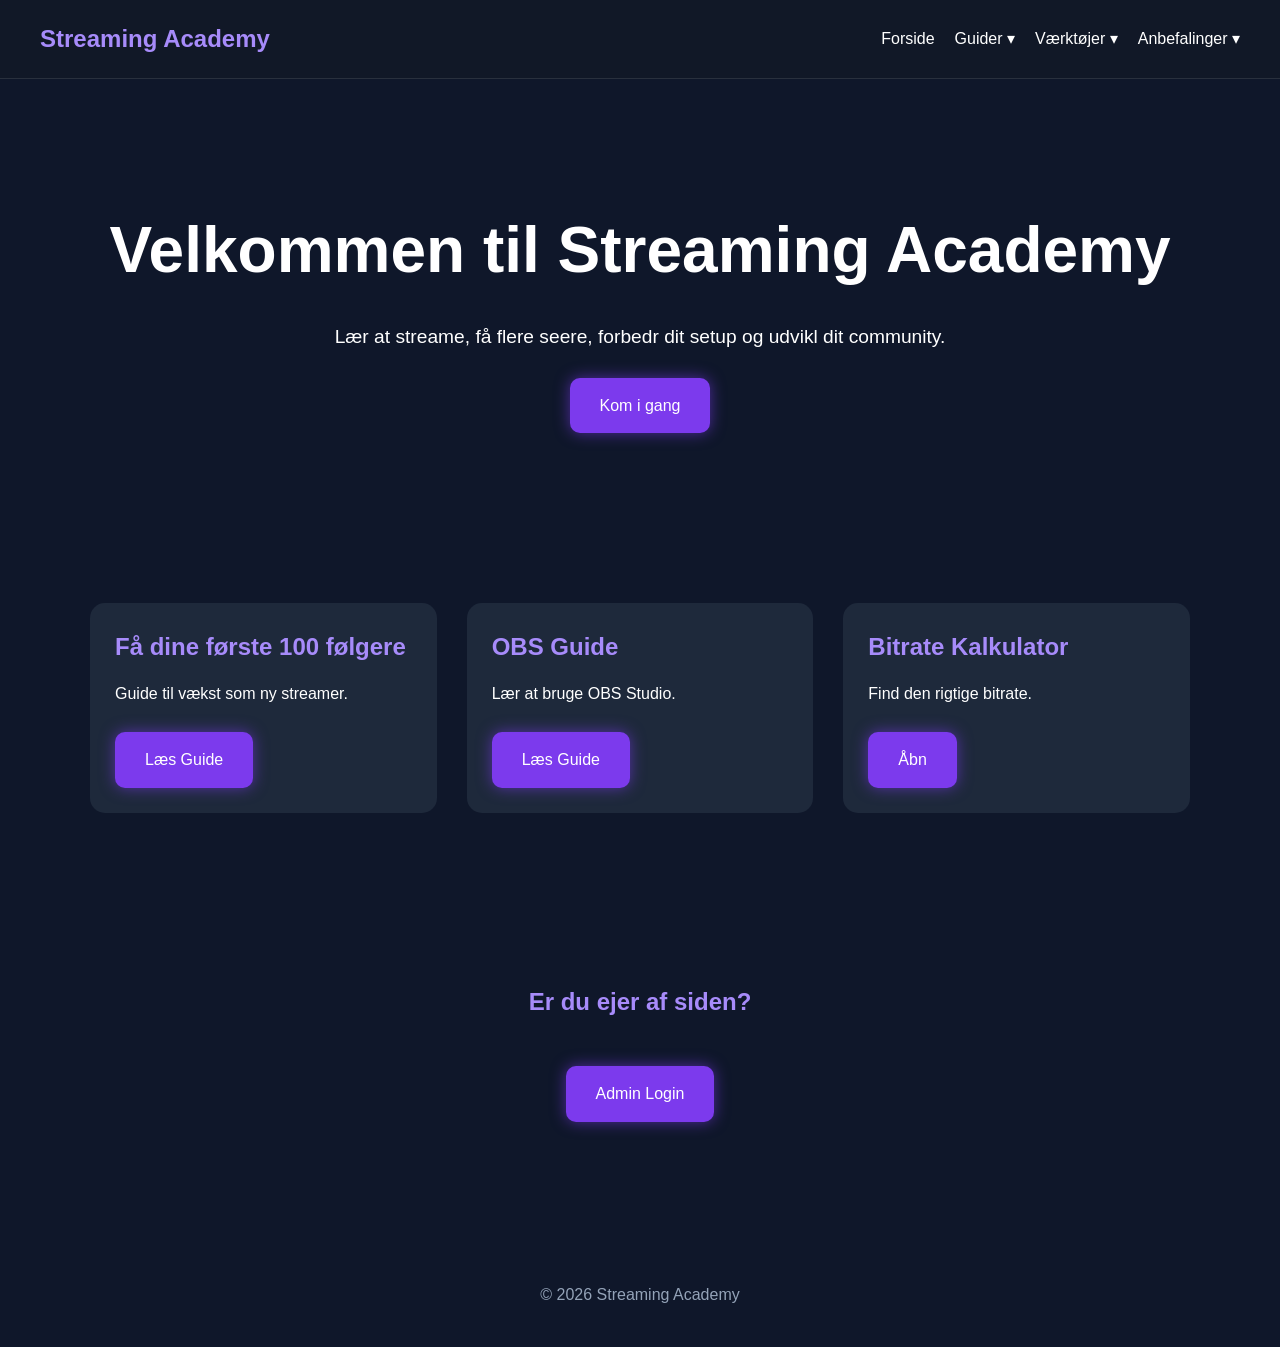
==== commit 7c52cc1b: "Update index.html" ====
--- a/index.html
+++ b/index.html
@@ -13,11 +13,12 @@
     <div class="logo">Streaming Academy</div>
 
 
-<nav>
-    <a href="index.html">Forside</a>
+<nav class="nav">
+
+    <a href="index.html" class="nav-link">Forside</a>
 
     <div class="dropdown">
-        <button class="dropbtn">Guider ▼</button>
+        <span class="dropbtn">Guider ▾</span>
         <div class="dropdown-content">
             <a href="100-foelgere.html">Første 100 Følgere</a>
             <a href="thumbnails.html">Thumbnails</a>
@@ -27,7 +28,7 @@
     </div>
 
     <div class="dropdown">
-        <button class="dropbtn">Værktøjer ▼</button>
+        <span class="dropbtn">Værktøjer ▾</span>
         <div class="dropdown-content">
             <a href="streamnavn.html">Streamnavn Generator</a>
             <a href="contentideer.html">Content Idéer</a>
@@ -37,14 +38,15 @@
     </div>
 
     <div class="dropdown">
-        <button class="dropbtn">Anbefalinger ▼</button>
+        <span class="dropbtn">Anbefalinger ▾</span>
         <div class="dropdown-content">
             <a href="webcams.html">Webcams</a>
             <a href="mikrofoner.html">Mikrofoner</a>
         </div>
     </div>
+
 </nav>
-```
+
 
 </header>
 
--- a/style.css
+++ b/style.css
@@ -45,38 +45,34 @@
 }
 
 .dropdown{
-position:relative;
-}
-
-.dropbtn{
-background:none;
-border:none;
-color:white;
-cursor:pointer;
-font-size:1rem;
+    position:relative;
+    display:inline-block;
 }
 
 .dropdown-content{
-display:none;
-position:absolute;
-background:#1e293b;
-min-width:220px;
-border-radius:10px;
-overflow:hidden;
-box-shadow:0 0 20px rgba(0,0,0,0.4);
+    display:none;
+    position:absolute;
+    background:#1e293b;
+    min-width:220px;
+    border-radius:10px;
+    overflow:hidden;
+    box-shadow:0 10px 30px rgba(0,0,0,0.4);
+    z-index:9999;
 }
 
 .dropdown-content a{
-display:block;
-padding:12px;
-color:white;
-text-decoration:none;
+    display:block;
+    padding:12px;
+    color:white;
+    text-decoration:none;
 }
 
-.dropdown-content a:hover
+.dropdown-content a:hover{
+    background:#334155;
+}
 
 .dropdown:hover .dropdown-content{
-display:block;
+    display:block;
 }
 
 .hero{
